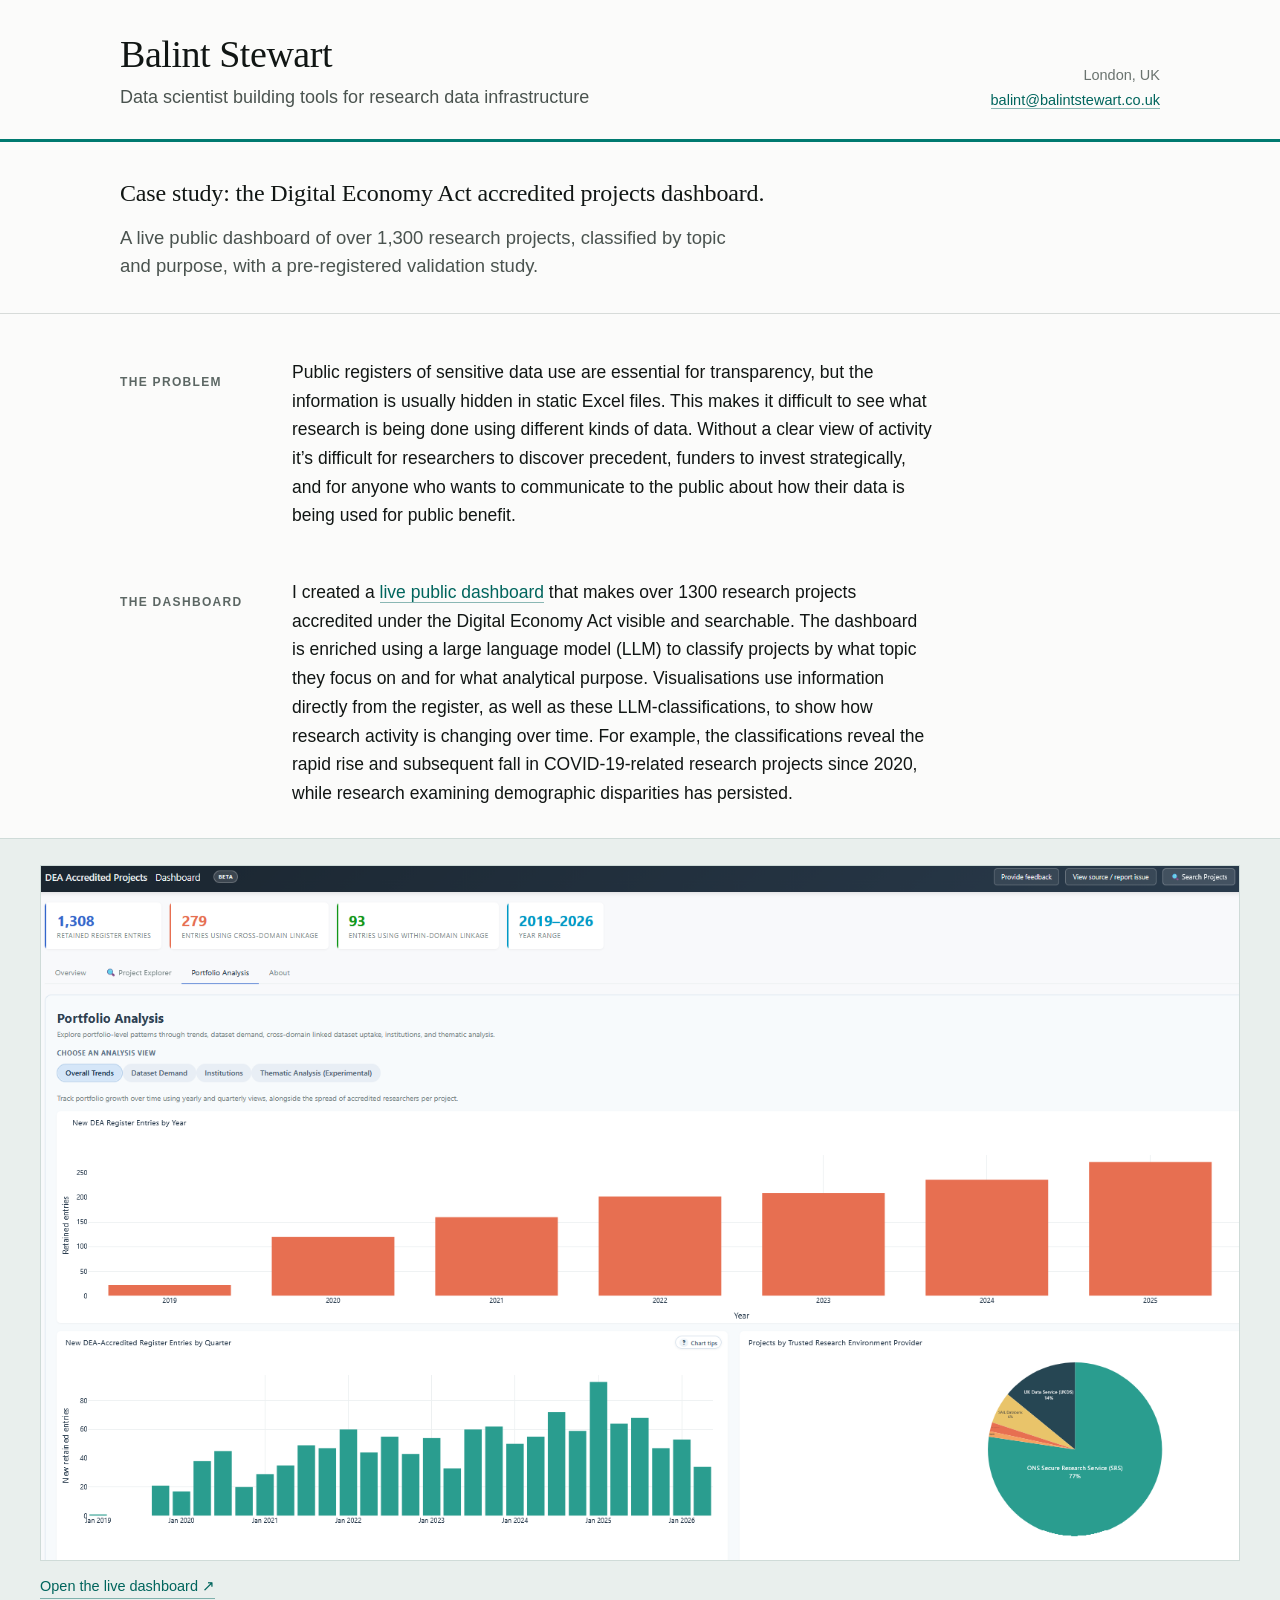
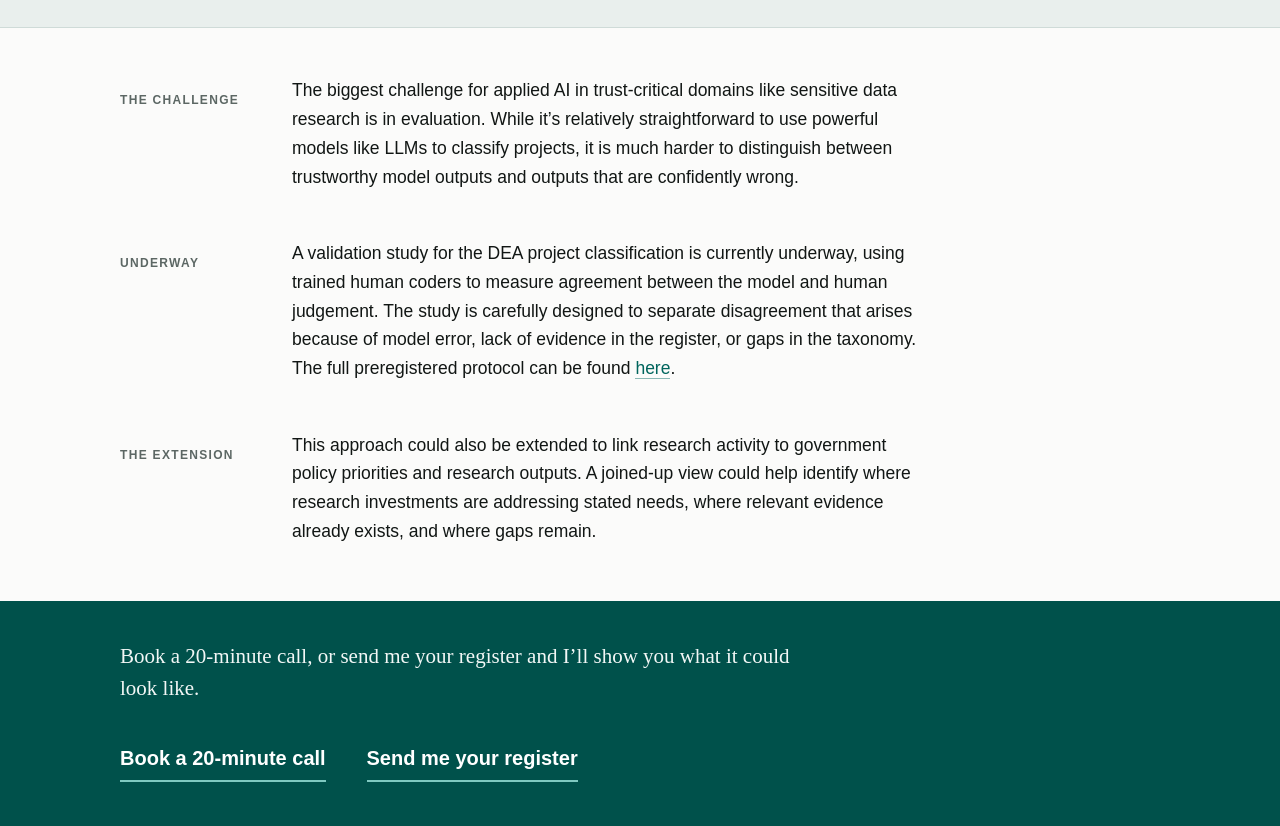
==== case-study.html @ 0b77f493 "Restructure homepage around services; move narrative to case study - Homepage: who it's for, service" ====
<!DOCTYPE html>
<html lang="en-GB">
<head>
<meta charset="utf-8" />
<meta name="viewport" content="width=device-width, initial-scale=1" />
<title>Case study: DEA accredited projects dashboard — Balint Stewart</title>
<meta name="description" content="A live public dashboard of over 1,300 research projects accredited under the Digital Economy Act, classified by topic and purpose, with a pre-registered validation study." />
<meta name="theme-color" content="#fbfbfa" />

<meta property="og:type" content="article" />
<meta property="og:title" content="Case study: DEA accredited projects dashboard" />
<meta property="og:description" content="A live public dashboard of over 1,300 research projects accredited under the Digital Economy Act, classified by topic and purpose, with a pre-registered validation study." />

<link rel="stylesheet" href="style.css" />
</head>

<body>
<main>

  <header class="masthead">
    <div class="wrap">
      <div class="identity">
        <h1><a href="./">Balint Stewart</a></h1>
        <p class="role">Data scientist building tools for research data infrastructure</p>
      </div>
      <div class="meta">
        <div>London, UK</div>
        <div><a href="mailto:balint@balintstewart.co.uk">balint@balintstewart.co.uk</a></div>
      </div>
    </div>
  </header>

  <div class="statement">
    <div class="wrap">
      <p>Case study: the Digital Economy Act accredited projects dashboard.</p>
      <p class="sub">A live public dashboard of over 1,300 research projects, classified by topic and purpose, with a pre-registered validation study.</p>
    </div>
  </div>

  <section class="row wrap">
    <h2 class="label">The problem</h2>
    <p class="prose">Public registers of sensitive data use are essential for transparency, but the information is usually hidden in static Excel files. This makes it difficult to see what research is being done using different kinds of data. Without a clear view of activity it&rsquo;s difficult for researchers to discover precedent, funders to invest strategically, and for anyone who wants to communicate to the public about how their data is being used for public benefit.</p>
  </section>

  <section class="row wrap">
    <h2 class="label">The dashboard</h2>
    <p class="prose">I created a <a href="https://adr-dea-project.onrender.com/">live public dashboard</a> that makes over 1300 research projects accredited under the Digital Economy Act visible and searchable. The dashboard is enriched using a large language model (LLM) to classify projects by what topic they focus on and for what analytical purpose. Visualisations use information directly from the register, as well as these LLM-classifications, to show how research activity is changing over time. For example, the classifications reveal the rapid rise and subsequent fall in COVID-19-related research projects since 2020, while research examining demographic disparities has persisted.</p>
  </section>

  <figure class="evidence">
    <div>
      <a class="shot" href="https://adr-dea-project.onrender.com/"><img src="dashboard.png" alt="The DEA Accredited Projects dashboard, Portfolio Analysis view: new register entries by year, new entries by quarter from 2019 to 2026, and a breakdown of projects by Trusted Research Environment provider." width="1612" height="934" /></a>
      <a class="open" href="https://adr-dea-project.onrender.com/">Open the live dashboard &#8599;</a>
    </div>
  </figure>

  <section class="row wrap">
    <h2 class="label">The challenge</h2>
    <p class="prose">The biggest challenge for applied AI in trust-critical domains like sensitive data research is in evaluation. While it&rsquo;s relatively straightforward to use powerful models like LLMs to classify projects, it is much harder to distinguish between trustworthy model outputs and outputs that are confidently wrong.</p>
  </section>

  <section class="row wrap">
    <h2 class="label">Underway</h2>
    <p class="prose">A validation study for the DEA project classification is currently underway, using trained human coders to measure agreement between the model and human judgement. The study is carefully designed to separate disagreement that arises because of model error, lack of evidence in the register, or gaps in the taxonomy. The full preregistered protocol can be found <a href="https://osf.io/3hsnj/overview">here</a>.</p>
  </section>

  <section class="row wrap">
    <h2 class="label">The extension</h2>
    <p class="prose">This approach could also be extended to link research activity to government policy priorities and research outputs. A joined-up view could help identify where research investments are addressing stated needs, where relevant evidence already exists, and where gaps remain.</p>
  </section>

  <section class="commission">
    <div class="wrap">
      <p>Book a 20-minute call, or send me your register and I&rsquo;ll show you what it could look like.</p>
      <a class="cta" href="mailto:balint@balintstewart.co.uk?subject=20-minute%20call">Book a 20-minute call</a>
      <a class="cta" href="mailto:balint@balintstewart.co.uk?subject=Our%20data%20use%20register">Send me your register</a>
    </div>
  </section>

</main>
</body>
</html>
---- style.css ----
:root {
  --ink:        #111614;
  --ink-soft:   #4a534f;
  --meta:       #6a736f;
  --label:      #5c6764;
  --rule:       #d7dbd9;
  --page:       #fbfbfa;
  --teal:       #007a70;
  --teal-link:  #00655d;
  --teal-dark:  #00514b;
  --teal-deep:  #003f39;
  --band:       #e9efed;
  --band-edge:  #cfdbd8;
  --on-teal:    #f2f7f6;
  --on-teal-2:  #cfe3e0;
  --on-teal-ul: #7fc9c1;

  --serif: 'Iowan Old Style', 'Palatino Linotype', Palatino, 'Book Antiqua', Georgia, serif;
  --sans:  -apple-system, BlinkMacSystemFont, 'Segoe UI', Helvetica, Arial, sans-serif;

  --measure: 1120px;  /* text column cap  */
  --gutter:  40px;    /* text side padding */
  --rail:    132px;   /* left label column */
}

*, *::before, *::after { box-sizing: border-box; }

html { -webkit-text-size-adjust: 100%; }

body {
  margin: 0;
  background: var(--page);
  color: var(--ink);
  font-family: var(--sans);
  font-size: 17.5px;
  line-height: 1.64;
  -webkit-font-smoothing: antialiased;
  -moz-osx-font-smoothing: grayscale;
}

/* Full-bleed bands are the page structure; .wrap holds the reading column.
   Nothing is capped except the text itself, so the window is always filled. */
.wrap {
  max-width: var(--measure);
  margin: 0 auto;
  padding-left: var(--gutter);
  padding-right: var(--gutter);
}

/* ── masthead ──────────────────────────────────────────────── */
.masthead { border-bottom: 3px solid var(--teal); }

.masthead .wrap {
  display: flex;
  flex-wrap: wrap;
  gap: 24px;
  align-items: flex-end;
  justify-content: space-between;
  padding-top: 34px;
  padding-bottom: 26px;
}

.identity { flex: 1 1 380px; }

h1 {
  margin: 0 0 8px;
  font-family: var(--serif);
  font-size: 38px;
  line-height: 1.08;
  font-weight: 400;
  letter-spacing: -0.012em;
}

h1 a { color: inherit; border: 0; }

.role { margin: 0; font-size: 18px; color: var(--ink-soft); }

.meta {
  flex: 0 0 auto;
  text-align: right;
  font-size: 14.5px;
  line-height: 1.7;
  color: var(--meta);
}

/* ── the argument ──────────────────────────────────────────── */
.statement { border-bottom: 1px solid var(--rule); }

.statement .wrap { padding-top: 34px; padding-bottom: 32px; }

.statement p {
  margin: 0;
  max-width: 62ch;
  font-family: var(--serif);
  font-size: 24px;
  line-height: 1.42;
  letter-spacing: -0.006em;
  text-wrap: pretty;
}

.statement p.sub {
  margin-top: 14px;
  font-family: var(--sans);
  font-size: 18.5px;
  line-height: 1.55;
  letter-spacing: 0;
  color: var(--ink-soft);
}

.row {
  display: grid;
  grid-template-columns: var(--rail) minmax(0, 1fr);
  gap: 0 40px;
  padding-top: 48px;
}

.row:first-of-type { padding-top: 44px; }

.label {
  grid-column: 1;
  padding-top: 5px;
  font-size: 12px;
  letter-spacing: 0.11em;
  text-transform: uppercase;
  color: var(--label);
}

.row > .prose,
.row > .body { grid-column: 2; }

.prose {
  margin: 0;
  max-width: 66ch;   /* ~66 characters — inside the 65–75 target */
  text-wrap: pretty;
}

.audience { padding: 0; list-style: none; }
.audience li { padding-left: 18px; border-left: 2px solid var(--band-edge); }
.audience li + li { margin-top: 14px; }
.audience strong { font-weight: 600; }

.steps { padding: 0; list-style: none; counter-reset: step; }
.steps li { position: relative; padding-left: 34px; counter-increment: step; }
.steps li + li { margin-top: 14px; }
.steps li::before {
  content: counter(step);
  position: absolute;
  left: 0;
  top: -1px;
  font-family: var(--serif);
  font-size: 20px;
  color: var(--teal);
}
.steps strong { font-weight: 600; }
.body > .prose + .prose { margin-top: 14px; }

/* ── evidence ──────────────────────────────────────────────── */
/* Full-bleed band. The image runs far wider than the prose, so chart
   labels stay legible on a large monitor. */
.evidence {
  margin: 30px 0 0;
  padding: 26px var(--gutter) 28px;
  background: var(--band);
  border-top: 1px solid var(--band-edge);
  border-bottom: 1px solid var(--band-edge);
}

.evidence > div { max-width: 1500px; margin: 0 auto; }

.evidence a.shot { display: block; border: 0; }

.evidence img {
  display: block;
  width: 100%;
  height: auto;
  border: 1px solid var(--band-edge);
  background: #fff;
}

.evidence .open + .open { margin-left: 28px; }

.evidence .open {
  display: inline-block;
  margin-top: 14px;
  font-size: 14.5px;
}

/* ── the offer ─────────────────────────────────────────────── */
.commission {
  margin-top: 56px;
  background: var(--teal-dark);
  color: var(--on-teal);
}

.commission .wrap { padding-top: 40px; padding-bottom: 44px; }

.commission p {
  margin: 0 0 16px;
  max-width: 66ch;
  font-family: var(--serif);
  font-size: 21px;
  line-height: 1.48;
  text-wrap: pretty;
}

.commission p { margin-bottom: 26px; }

.cta {
  display: inline-block;
  padding: 12px 0 6px;
  font-family: var(--sans);
  font-size: 20px;
  font-weight: 600;
  color: #fff;
  border-bottom: 2px solid var(--on-teal-ul);
}

.cta:hover, .cta:focus-visible { color: #fff; border-bottom-color: #fff; }
.cta + .cta { margin-left: 36px; }

/* ── links ─────────────────────────────────────────────────── */
a { color: var(--teal-link); text-decoration: none; border-bottom: 1px solid rgba(0, 101, 93, 0.45); }
a:hover { color: var(--teal-deep); border-bottom-color: var(--teal-deep); }
a:focus-visible { outline: 2px solid var(--teal); outline-offset: 3px; border-radius: 1px; }
.commission a { color: #fff; border-bottom-color: var(--on-teal-ul); }
.commission a:focus-visible { outline-color: #fff; }

::selection { background: rgba(0, 122, 112, 0.18); }

/* ── narrow ────────────────────────────────────────────────── */
@media (max-width: 760px) {
  :root { --gutter: 20px; }

  body { font-size: 16.5px; line-height: 1.66; }

  .masthead .wrap { padding-top: 24px; padding-bottom: 20px; gap: 16px; }
  h1 { font-size: 34px; line-height: 1.06; }
  .role { font-size: 16px; }
  .meta { flex: 1 1 100%; text-align: left; }

  .statement .wrap { padding-top: 24px; padding-bottom: 24px; }
  .statement p { font-size: 25px; line-height: 1.28; }
  .statement p.sub { font-size: 16.5px; line-height: 1.55; }

  /* the rail cannot survive here: labels sit above their prose */
  .row { grid-template-columns: minmax(0, 1fr); padding-top: 26px; }
  .row:first-of-type { padding-top: 26px; }
  .label { grid-column: 1; padding-top: 0; padding-bottom: 8px; font-size: 11.5px; }
  .row > .prose, .row > .body { grid-column: 1; }

  .evidence { padding: 14px var(--gutter) 16px; }
  .evidence .open + .open { margin-left: 22px; }

  .commission { margin-top: 36px; }
  .commission .wrap { padding-top: 24px; padding-bottom: 26px; }
  .commission p { font-size: 20px; line-height: 1.42; }
  .commission p { margin-bottom: 20px; }

  /* full-width tap target, comfortably over 44px */
  .commission .cta {
    display: block;
    padding: 15px 12px;
    text-align: center;
    font-size: 15.5px;
    background: var(--page);
    color: var(--teal-dark);
    border-bottom: 3px solid var(--on-teal-ul);
  }
  .cta + .cta { margin: 12px 0 0; }
  .commission .cta:hover, .commission .cta:focus-visible { color: var(--teal-dark); background: #fff; border-bottom-color: var(--on-teal-ul); }

}

@media (prefers-reduced-motion: reduce) {
  * { transition: none !important; animation: none !important; }
}
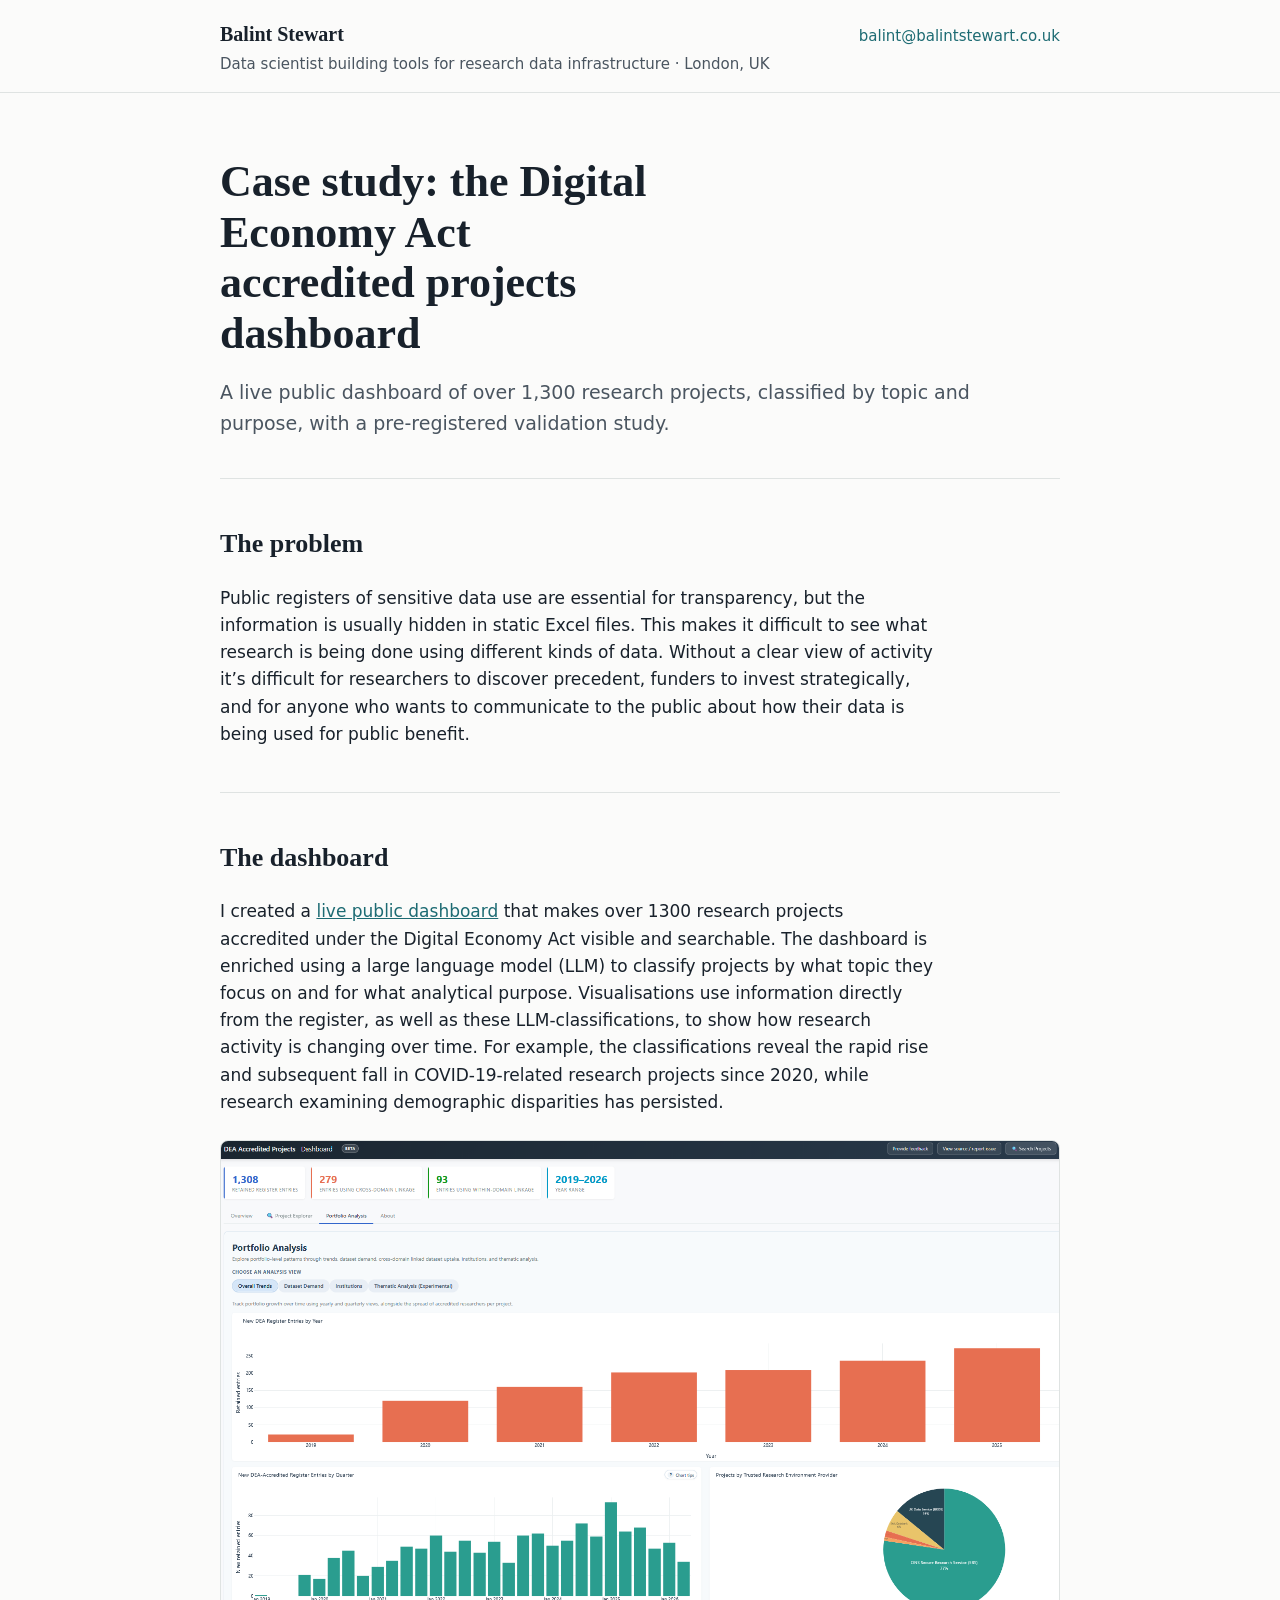
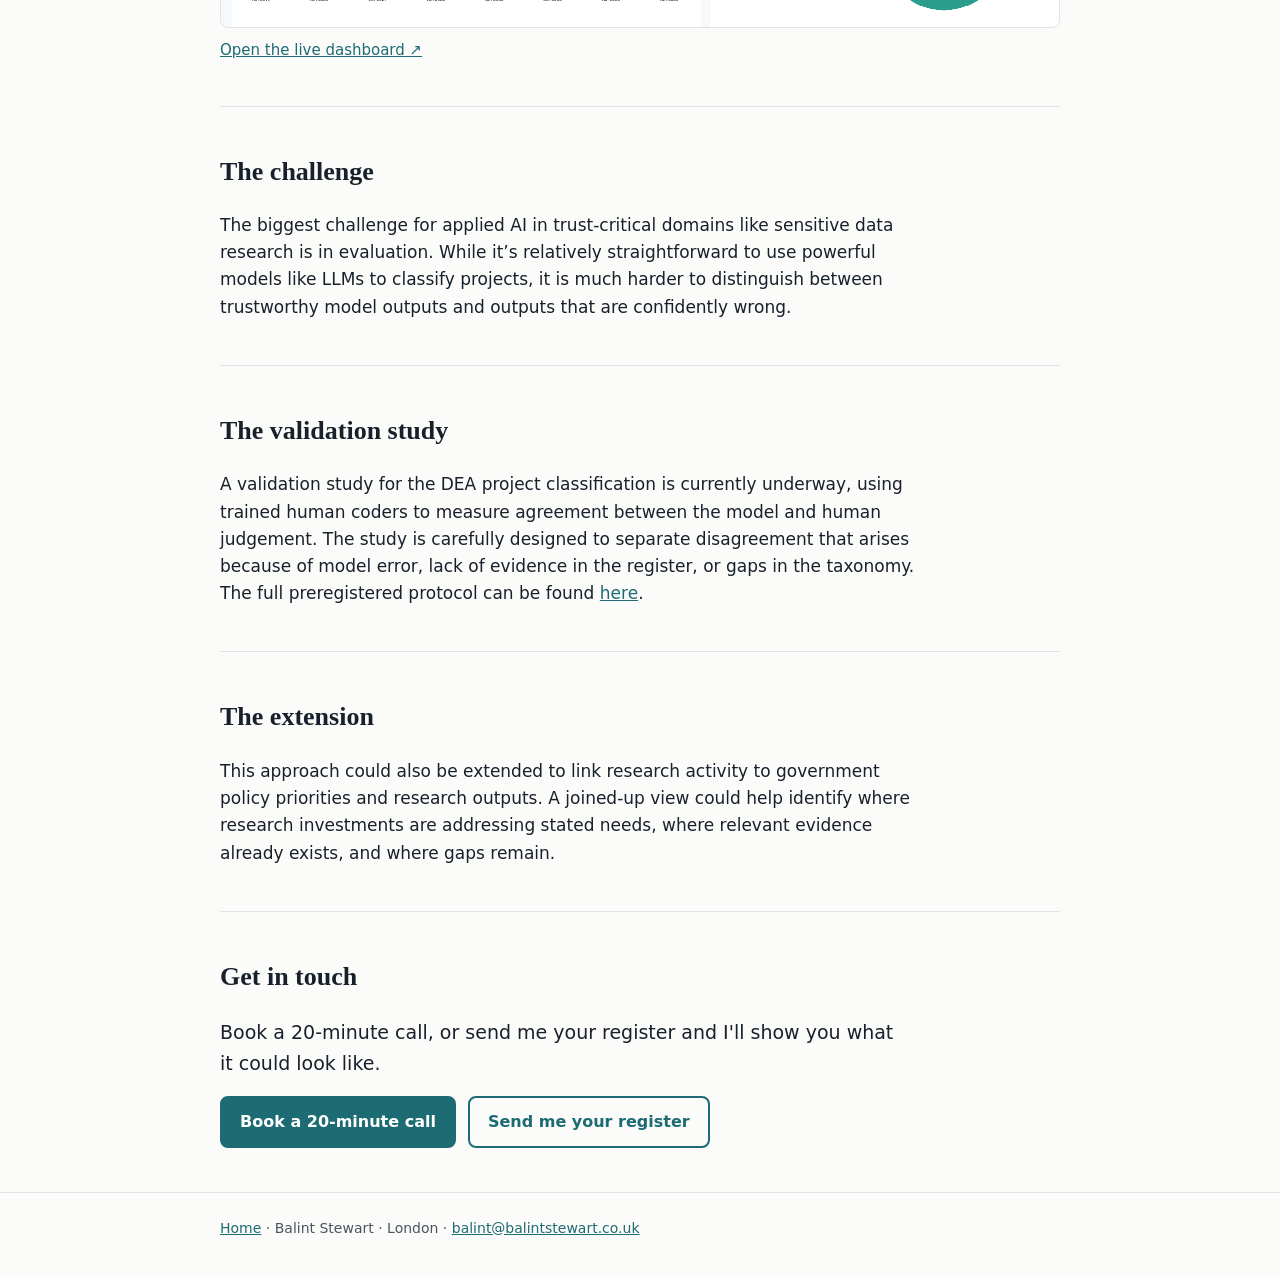
==== commit c19dfa69: "Adopt card layout for homepage and case study - Hero with CTAs above the fold; cards for audience, s" ====
--- a/case-study.html
+++ b/case-study.html
@@ -1,82 +1,78 @@
-<!DOCTYPE html>
+<!doctype html>
 <html lang="en-GB">
 <head>
-<meta charset="utf-8" />
-<meta name="viewport" content="width=device-width, initial-scale=1" />
-<title>Case study: DEA accredited projects dashboard — Balint Stewart</title>
-<meta name="description" content="A live public dashboard of over 1,300 research projects accredited under the Digital Economy Act, classified by topic and purpose, with a pre-registered validation study." />
-<meta name="theme-color" content="#fbfbfa" />
+<meta charset="utf-8">
+<meta name="viewport" content="width=device-width, initial-scale=1">
+<title>Case study: DEA accredited projects dashboard | Balint Stewart</title>
+<meta name="description" content="A live public dashboard of over 1,300 research projects accredited under the Digital Economy Act, classified by topic and purpose, with a pre-registered validation study.">
+<meta property="og:title" content="Case study: DEA accredited projects dashboard">
+<meta property="og:description" content="A live public dashboard of over 1,300 research projects accredited under the Digital Economy Act, classified by topic and purpose, with a pre-registered validation study.">
+<meta property="og:type" content="article">
+<meta name="theme-color" content="#fbfbfa">
+<link rel="stylesheet" href="style.css?v=2">
+</head>
+<body>
 
-<meta property="og:type" content="article" />
-<meta property="og:title" content="Case study: DEA accredited projects dashboard" />
-<meta property="og:description" content="A live public dashboard of over 1,300 research projects accredited under the Digital Economy Act, classified by topic and purpose, with a pre-registered validation study." />
+<header class="top">
+  <div class="wrap">
+    <div>
+      <p class="name"><a href="./">Balint Stewart</a></p>
+      <p class="role">Data scientist building tools for research data infrastructure · London, UK</p>
+    </div>
+    <div class="contact"><a href="mailto:balint@balintstewart.co.uk">balint@balintstewart.co.uk</a></div>
+  </div>
+</header>
 
-<link rel="stylesheet" href="style.css" />
-</head>
+<main class="wrap">
 
-<body>
-<main>
-
-  <header class="masthead">
-    <div class="wrap">
-      <div class="identity">
-        <h1><a href="./">Balint Stewart</a></h1>
-        <p class="role">Data scientist building tools for research data infrastructure</p>
-      </div>
-      <div class="meta">
-        <div>London, UK</div>
-        <div><a href="mailto:balint@balintstewart.co.uk">balint@balintstewart.co.uk</a></div>
-      </div>
-    </div>
-  </header>
-
-  <div class="statement">
-    <div class="wrap">
-      <p>Case study: the Digital Economy Act accredited projects dashboard.</p>
-      <p class="sub">A live public dashboard of over 1,300 research projects, classified by topic and purpose, with a pre-registered validation study.</p>
-    </div>
+  <div class="hero">
+    <h1>Case study: the Digital Economy Act accredited projects dashboard</h1>
+    <p>A live public dashboard of over 1,300 research projects, classified by topic and purpose, with a pre-registered validation study.</p>
   </div>
 
-  <section class="row wrap">
-    <h2 class="label">The problem</h2>
-    <p class="prose">Public registers of sensitive data use are essential for transparency, but the information is usually hidden in static Excel files. This makes it difficult to see what research is being done using different kinds of data. Without a clear view of activity it&rsquo;s difficult for researchers to discover precedent, funders to invest strategically, and for anyone who wants to communicate to the public about how their data is being used for public benefit.</p>
+  <section class="text">
+    <h2>The problem</h2>
+    <p>Public registers of sensitive data use are essential for transparency, but the information is usually hidden in static Excel files. This makes it difficult to see what research is being done using different kinds of data. Without a clear view of activity it&rsquo;s difficult for researchers to discover precedent, funders to invest strategically, and for anyone who wants to communicate to the public about how their data is being used for public benefit.</p>
   </section>
 
-  <section class="row wrap">
-    <h2 class="label">The dashboard</h2>
-    <p class="prose">I created a <a href="https://adr-dea-project.onrender.com/">live public dashboard</a> that makes over 1300 research projects accredited under the Digital Economy Act visible and searchable. The dashboard is enriched using a large language model (LLM) to classify projects by what topic they focus on and for what analytical purpose. Visualisations use information directly from the register, as well as these LLM-classifications, to show how research activity is changing over time. For example, the classifications reveal the rapid rise and subsequent fall in COVID-19-related research projects since 2020, while research examining demographic disparities has persisted.</p>
+  <section class="text">
+    <h2>The dashboard</h2>
+    <p>I created a <a href="https://adr-dea-project.onrender.com/">live public dashboard</a> that makes over 1300 research projects accredited under the Digital Economy Act visible and searchable. The dashboard is enriched using a large language model (LLM) to classify projects by what topic they focus on and for what analytical purpose. Visualisations use information directly from the register, as well as these LLM-classifications, to show how research activity is changing over time. For example, the classifications reveal the rapid rise and subsequent fall in COVID-19-related research projects since 2020, while research examining demographic disparities has persisted.</p>
+    <figure class="shot">
+      <a class="shot" href="https://adr-dea-project.onrender.com/"><img src="dashboard.png" alt="The DEA Accredited Projects dashboard, Portfolio Analysis view: new register entries by year, new entries by quarter from 2019 to 2026, and a breakdown of projects by Trusted Research Environment provider." width="1612" height="934"></a>
+      <figcaption><a href="https://adr-dea-project.onrender.com/">Open the live dashboard ↗</a></figcaption>
+    </figure>
   </section>
 
-  <figure class="evidence">
-    <div>
-      <a class="shot" href="https://adr-dea-project.onrender.com/"><img src="dashboard.png" alt="The DEA Accredited Projects dashboard, Portfolio Analysis view: new register entries by year, new entries by quarter from 2019 to 2026, and a breakdown of projects by Trusted Research Environment provider." width="1612" height="934" /></a>
-      <a class="open" href="https://adr-dea-project.onrender.com/">Open the live dashboard &#8599;</a>
-    </div>
-  </figure>
-
-  <section class="row wrap">
-    <h2 class="label">The challenge</h2>
-    <p class="prose">The biggest challenge for applied AI in trust-critical domains like sensitive data research is in evaluation. While it&rsquo;s relatively straightforward to use powerful models like LLMs to classify projects, it is much harder to distinguish between trustworthy model outputs and outputs that are confidently wrong.</p>
+  <section class="text">
+    <h2>The challenge</h2>
+    <p>The biggest challenge for applied AI in trust-critical domains like sensitive data research is in evaluation. While it&rsquo;s relatively straightforward to use powerful models like LLMs to classify projects, it is much harder to distinguish between trustworthy model outputs and outputs that are confidently wrong.</p>
   </section>
 
-  <section class="row wrap">
-    <h2 class="label">Underway</h2>
-    <p class="prose">A validation study for the DEA project classification is currently underway, using trained human coders to measure agreement between the model and human judgement. The study is carefully designed to separate disagreement that arises because of model error, lack of evidence in the register, or gaps in the taxonomy. The full preregistered protocol can be found <a href="https://osf.io/3hsnj/overview">here</a>.</p>
+  <section class="text">
+    <h2>The validation study</h2>
+    <p>A validation study for the DEA project classification is currently underway, using trained human coders to measure agreement between the model and human judgement. The study is carefully designed to separate disagreement that arises because of model error, lack of evidence in the register, or gaps in the taxonomy. The full preregistered protocol can be found <a href="https://osf.io/3hsnj/overview">here</a>.</p>
   </section>
 
-  <section class="row wrap">
-    <h2 class="label">The extension</h2>
-    <p class="prose">This approach could also be extended to link research activity to government policy priorities and research outputs. A joined-up view could help identify where research investments are addressing stated needs, where relevant evidence already exists, and where gaps remain.</p>
+  <section class="text">
+    <h2>The extension</h2>
+    <p>This approach could also be extended to link research activity to government policy priorities and research outputs. A joined-up view could help identify where research investments are addressing stated needs, where relevant evidence already exists, and where gaps remain.</p>
   </section>
 
-  <section class="commission">
-    <div class="wrap">
-      <p>Book a 20-minute call, or send me your register and I&rsquo;ll show you what it could look like.</p>
-      <a class="cta" href="mailto:balint@balintstewart.co.uk?subject=20-minute%20call">Book a 20-minute call</a>
-      <a class="cta" href="mailto:balint@balintstewart.co.uk?subject=Our%20data%20use%20register">Send me your register</a>
+  <section class="cta">
+    <h2>Get in touch</h2>
+    <p>Book a 20-minute call, or send me your register and I'll show you what it could look like.</p>
+    <div class="btns">
+      <a class="btn primary" href="mailto:balint@balintstewart.co.uk?subject=20-minute%20call">Book a 20-minute call</a>
+      <a class="btn ghost" href="mailto:balint@balintstewart.co.uk?subject=Our%20data%20use%20register">Send me your register</a>
     </div>
   </section>
 
 </main>
+
+<footer>
+  <div class="wrap"><a href="./">Home</a> · Balint Stewart · London · <a href="mailto:balint@balintstewart.co.uk">balint@balintstewart.co.uk</a></div>
+</footer>
+
 </body>
 </html>
--- a/style.css
+++ b/style.css
@@ -1,276 +1,77 @@
-:root {
-  --ink:        #111614;
-  --ink-soft:   #4a534f;
-  --meta:       #6a736f;
-  --label:      #5c6764;
-  --rule:       #d7dbd9;
-  --page:       #fbfbfa;
-  --teal:       #007a70;
-  --teal-link:  #00655d;
-  --teal-dark:  #00514b;
-  --teal-deep:  #003f39;
-  --band:       #e9efed;
-  --band-edge:  #cfdbd8;
-  --on-teal:    #f2f7f6;
-  --on-teal-2:  #cfe3e0;
-  --on-teal-ul: #7fc9c1;
+:root{
+  --bg:#fbfbfa; --ink:#18212B; --muted:#4a5560; --teal:#1D6B73; --teal-dark:#14525a;
+  --tint:#E3EEEE; --line:#dfe3e2; --card:#ffffff;
+}
+*{box-sizing:border-box}
+html{-webkit-text-size-adjust:100%}
+body{margin:0;background:var(--bg);color:var(--ink);font:17px/1.6 system-ui,-apple-system,"Segoe UI",Roboto,Helvetica,Arial,sans-serif}
+a{color:var(--teal)}
+a:hover{color:var(--teal-dark)}
+.wrap{max-width:880px;margin:0 auto;padding:0 20px}
 
-  --serif: 'Iowan Old Style', 'Palatino Linotype', Palatino, 'Book Antiqua', Georgia, serif;
-  --sans:  -apple-system, BlinkMacSystemFont, 'Segoe UI', Helvetica, Arial, sans-serif;
+/* header */
+header.top{border-bottom:1px solid var(--line);background:var(--bg)}
+header.top .wrap{display:flex;flex-wrap:wrap;justify-content:space-between;align-items:baseline;gap:6px 24px;padding-top:18px;padding-bottom:16px}
+.name{font-family:Georgia,"Times New Roman",serif;font-weight:700;font-size:20px;margin:0}
+.name a{color:inherit;text-decoration:none}
+.role{color:var(--muted);font-size:15px;margin:2px 0 0}
+.contact{font-size:15px;color:var(--muted)}
+.contact a{text-decoration:none}
 
-  --measure: 1120px;  /* text column cap  */
-  --gutter:  40px;    /* text side padding */
-  --rail:    132px;   /* left label column */
+/* hero */
+.hero{padding:64px 0 40px}
+.hero h1{font-family:Georgia,"Times New Roman",serif;font-size:clamp(30px,5vw,44px);line-height:1.15;margin:0 0 18px;max-width:20ch}
+.hero p{font-size:19px;color:var(--muted);max-width:42em;margin:0 0 28px}
+.hero p:last-child{margin-bottom:0}
+
+/* buttons */
+.btns{display:flex;flex-wrap:wrap;gap:12px}
+.btn{display:inline-block;padding:11px 18px;border-radius:8px;font-weight:600;font-size:16px;text-decoration:none;border:2px solid var(--teal)}
+.btn.primary{background:var(--teal);color:#fff}
+.btn.primary:hover{background:var(--teal-dark);border-color:var(--teal-dark);color:#fff}
+.btn.ghost{background:transparent;color:var(--teal)}
+.btn.ghost:hover{background:var(--tint)}
+
+/* sections */
+section{padding:44px 0;border-top:1px solid var(--line)}
+h2{font-family:Georgia,"Times New Roman",serif;font-size:26px;margin:0 0 20px}
+.text p{max-width:42em;margin:0}
+.text p + p{margin-top:14px}
+
+/* cards */
+.grid{display:grid;gap:16px;grid-template-columns:repeat(3,1fr)}
+.card{background:var(--card);border:1px solid var(--line);border-radius:12px;padding:20px}
+.card h3{font-size:17px;margin:0 0 8px;line-height:1.3}
+.card p{margin:0;color:var(--muted);font-size:16px}
+.num{display:inline-flex;align-items:center;justify-content:center;width:28px;height:28px;border-radius:50%;background:var(--tint);color:var(--teal);font-weight:700;font-size:14px;margin-bottom:10px}
+
+/* proof */
+.proof{background:var(--tint);border-radius:12px;padding:24px}
+.proof-head{display:flex;flex-wrap:wrap;gap:16px 28px;align-items:center;justify-content:space-between}
+.proof .stat{font-family:Georgia,"Times New Roman",serif;font-size:40px;font-weight:700;color:var(--teal);line-height:1}
+.proof p{margin:6px 0 0;max-width:36em}
+.proof .shot{margin-top:22px}
+
+/* dashboard screenshot */
+.shot{display:block;margin:0}
+.shot img{display:block;width:100%;height:auto;border:1px solid var(--line);border-radius:8px;background:#fff}
+figure.shot{margin-top:24px}
+figcaption{margin-top:10px;font-size:15px;color:var(--muted)}
+
+/* engagement steps */
+.steps{list-style:none;margin:0;padding:0;display:grid;grid-template-columns:repeat(4,1fr);gap:12px;counter-reset:s}
+.steps li{counter-increment:s;background:var(--card);border:1px solid var(--line);border-radius:12px;padding:16px;font-size:16px}
+.steps li::before{content:counter(s);display:flex;align-items:center;justify-content:center;width:28px;height:28px;border-radius:50%;background:var(--teal);color:#fff;font-weight:700;font-size:14px;margin-bottom:10px}
+.lead{color:var(--muted);margin:-8px 0 18px}
+
+.cta p{font-size:19px;margin:0 0 18px;max-width:36em}
+
+footer{border-top:1px solid var(--line);padding:24px 0 40px;color:var(--muted);font-size:14px}
+
+@media (max-width:760px){
+  .grid{grid-template-columns:1fr}
+  .steps{grid-template-columns:1fr 1fr}
+  .hero{padding:44px 0 28px}
+  .proof{padding:18px}
 }
-
-*, *::before, *::after { box-sizing: border-box; }
-
-html { -webkit-text-size-adjust: 100%; }
-
-body {
-  margin: 0;
-  background: var(--page);
-  color: var(--ink);
-  font-family: var(--sans);
-  font-size: 17.5px;
-  line-height: 1.64;
-  -webkit-font-smoothing: antialiased;
-  -moz-osx-font-smoothing: grayscale;
-}
-
-/* Full-bleed bands are the page structure; .wrap holds the reading column.
-   Nothing is capped except the text itself, so the window is always filled. */
-.wrap {
-  max-width: var(--measure);
-  margin: 0 auto;
-  padding-left: var(--gutter);
-  padding-right: var(--gutter);
-}
-
-/* ── masthead ──────────────────────────────────────────────── */
-.masthead { border-bottom: 3px solid var(--teal); }
-
-.masthead .wrap {
-  display: flex;
-  flex-wrap: wrap;
-  gap: 24px;
-  align-items: flex-end;
-  justify-content: space-between;
-  padding-top: 34px;
-  padding-bottom: 26px;
-}
-
-.identity { flex: 1 1 380px; }
-
-h1 {
-  margin: 0 0 8px;
-  font-family: var(--serif);
-  font-size: 38px;
-  line-height: 1.08;
-  font-weight: 400;
-  letter-spacing: -0.012em;
-}
-
-h1 a { color: inherit; border: 0; }
-
-.role { margin: 0; font-size: 18px; color: var(--ink-soft); }
-
-.meta {
-  flex: 0 0 auto;
-  text-align: right;
-  font-size: 14.5px;
-  line-height: 1.7;
-  color: var(--meta);
-}
-
-/* ── the argument ──────────────────────────────────────────── */
-.statement { border-bottom: 1px solid var(--rule); }
-
-.statement .wrap { padding-top: 34px; padding-bottom: 32px; }
-
-.statement p {
-  margin: 0;
-  max-width: 62ch;
-  font-family: var(--serif);
-  font-size: 24px;
-  line-height: 1.42;
-  letter-spacing: -0.006em;
-  text-wrap: pretty;
-}
-
-.statement p.sub {
-  margin-top: 14px;
-  font-family: var(--sans);
-  font-size: 18.5px;
-  line-height: 1.55;
-  letter-spacing: 0;
-  color: var(--ink-soft);
-}
-
-.row {
-  display: grid;
-  grid-template-columns: var(--rail) minmax(0, 1fr);
-  gap: 0 40px;
-  padding-top: 48px;
-}
-
-.row:first-of-type { padding-top: 44px; }
-
-.label {
-  grid-column: 1;
-  padding-top: 5px;
-  font-size: 12px;
-  letter-spacing: 0.11em;
-  text-transform: uppercase;
-  color: var(--label);
-}
-
-.row > .prose,
-.row > .body { grid-column: 2; }
-
-.prose {
-  margin: 0;
-  max-width: 66ch;   /* ~66 characters — inside the 65–75 target */
-  text-wrap: pretty;
-}
-
-.audience { padding: 0; list-style: none; }
-.audience li { padding-left: 18px; border-left: 2px solid var(--band-edge); }
-.audience li + li { margin-top: 14px; }
-.audience strong { font-weight: 600; }
-
-.steps { padding: 0; list-style: none; counter-reset: step; }
-.steps li { position: relative; padding-left: 34px; counter-increment: step; }
-.steps li + li { margin-top: 14px; }
-.steps li::before {
-  content: counter(step);
-  position: absolute;
-  left: 0;
-  top: -1px;
-  font-family: var(--serif);
-  font-size: 20px;
-  color: var(--teal);
-}
-.steps strong { font-weight: 600; }
-.body > .prose + .prose { margin-top: 14px; }
-
-/* ── evidence ──────────────────────────────────────────────── */
-/* Full-bleed band. The image runs far wider than the prose, so chart
-   labels stay legible on a large monitor. */
-.evidence {
-  margin: 30px 0 0;
-  padding: 26px var(--gutter) 28px;
-  background: var(--band);
-  border-top: 1px solid var(--band-edge);
-  border-bottom: 1px solid var(--band-edge);
-}
-
-.evidence > div { max-width: 1500px; margin: 0 auto; }
-
-.evidence a.shot { display: block; border: 0; }
-
-.evidence img {
-  display: block;
-  width: 100%;
-  height: auto;
-  border: 1px solid var(--band-edge);
-  background: #fff;
-}
-
-.evidence .open + .open { margin-left: 28px; }
-
-.evidence .open {
-  display: inline-block;
-  margin-top: 14px;
-  font-size: 14.5px;
-}
-
-/* ── the offer ─────────────────────────────────────────────── */
-.commission {
-  margin-top: 56px;
-  background: var(--teal-dark);
-  color: var(--on-teal);
-}
-
-.commission .wrap { padding-top: 40px; padding-bottom: 44px; }
-
-.commission p {
-  margin: 0 0 16px;
-  max-width: 66ch;
-  font-family: var(--serif);
-  font-size: 21px;
-  line-height: 1.48;
-  text-wrap: pretty;
-}
-
-.commission p { margin-bottom: 26px; }
-
-.cta {
-  display: inline-block;
-  padding: 12px 0 6px;
-  font-family: var(--sans);
-  font-size: 20px;
-  font-weight: 600;
-  color: #fff;
-  border-bottom: 2px solid var(--on-teal-ul);
-}
-
-.cta:hover, .cta:focus-visible { color: #fff; border-bottom-color: #fff; }
-.cta + .cta { margin-left: 36px; }
-
-/* ── links ─────────────────────────────────────────────────── */
-a { color: var(--teal-link); text-decoration: none; border-bottom: 1px solid rgba(0, 101, 93, 0.45); }
-a:hover { color: var(--teal-deep); border-bottom-color: var(--teal-deep); }
-a:focus-visible { outline: 2px solid var(--teal); outline-offset: 3px; border-radius: 1px; }
-.commission a { color: #fff; border-bottom-color: var(--on-teal-ul); }
-.commission a:focus-visible { outline-color: #fff; }
-
-::selection { background: rgba(0, 122, 112, 0.18); }
-
-/* ── narrow ────────────────────────────────────────────────── */
-@media (max-width: 760px) {
-  :root { --gutter: 20px; }
-
-  body { font-size: 16.5px; line-height: 1.66; }
-
-  .masthead .wrap { padding-top: 24px; padding-bottom: 20px; gap: 16px; }
-  h1 { font-size: 34px; line-height: 1.06; }
-  .role { font-size: 16px; }
-  .meta { flex: 1 1 100%; text-align: left; }
-
-  .statement .wrap { padding-top: 24px; padding-bottom: 24px; }
-  .statement p { font-size: 25px; line-height: 1.28; }
-  .statement p.sub { font-size: 16.5px; line-height: 1.55; }
-
-  /* the rail cannot survive here: labels sit above their prose */
-  .row { grid-template-columns: minmax(0, 1fr); padding-top: 26px; }
-  .row:first-of-type { padding-top: 26px; }
-  .label { grid-column: 1; padding-top: 0; padding-bottom: 8px; font-size: 11.5px; }
-  .row > .prose, .row > .body { grid-column: 1; }
-
-  .evidence { padding: 14px var(--gutter) 16px; }
-  .evidence .open + .open { margin-left: 22px; }
-
-  .commission { margin-top: 36px; }
-  .commission .wrap { padding-top: 24px; padding-bottom: 26px; }
-  .commission p { font-size: 20px; line-height: 1.42; }
-  .commission p { margin-bottom: 20px; }
-
-  /* full-width tap target, comfortably over 44px */
-  .commission .cta {
-    display: block;
-    padding: 15px 12px;
-    text-align: center;
-    font-size: 15.5px;
-    background: var(--page);
-    color: var(--teal-dark);
-    border-bottom: 3px solid var(--on-teal-ul);
-  }
-  .cta + .cta { margin: 12px 0 0; }
-  .commission .cta:hover, .commission .cta:focus-visible { color: var(--teal-dark); background: #fff; border-bottom-color: var(--on-teal-ul); }
-
-}
-
-@media (prefers-reduced-motion: reduce) {
-  * { transition: none !important; animation: none !important; }
-}
+@media (max-width:420px){ .steps{grid-template-columns:1fr} }
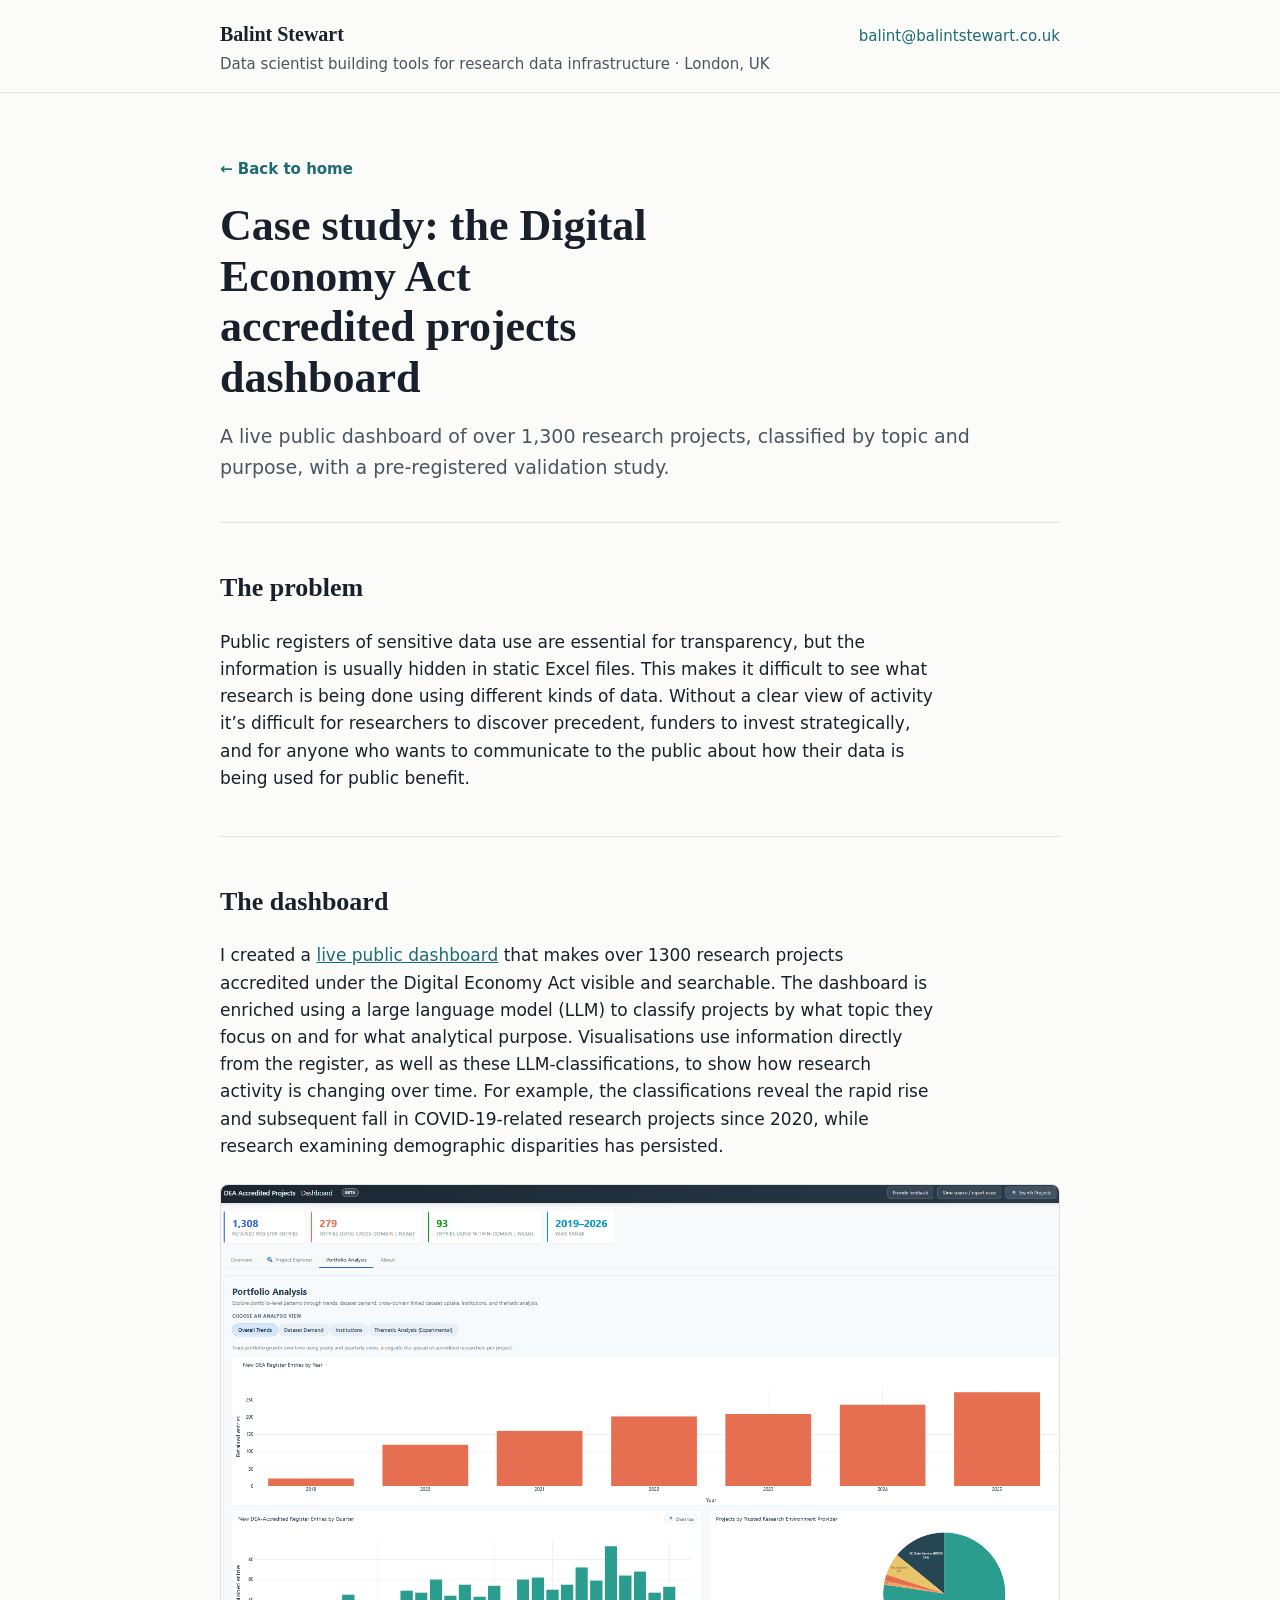
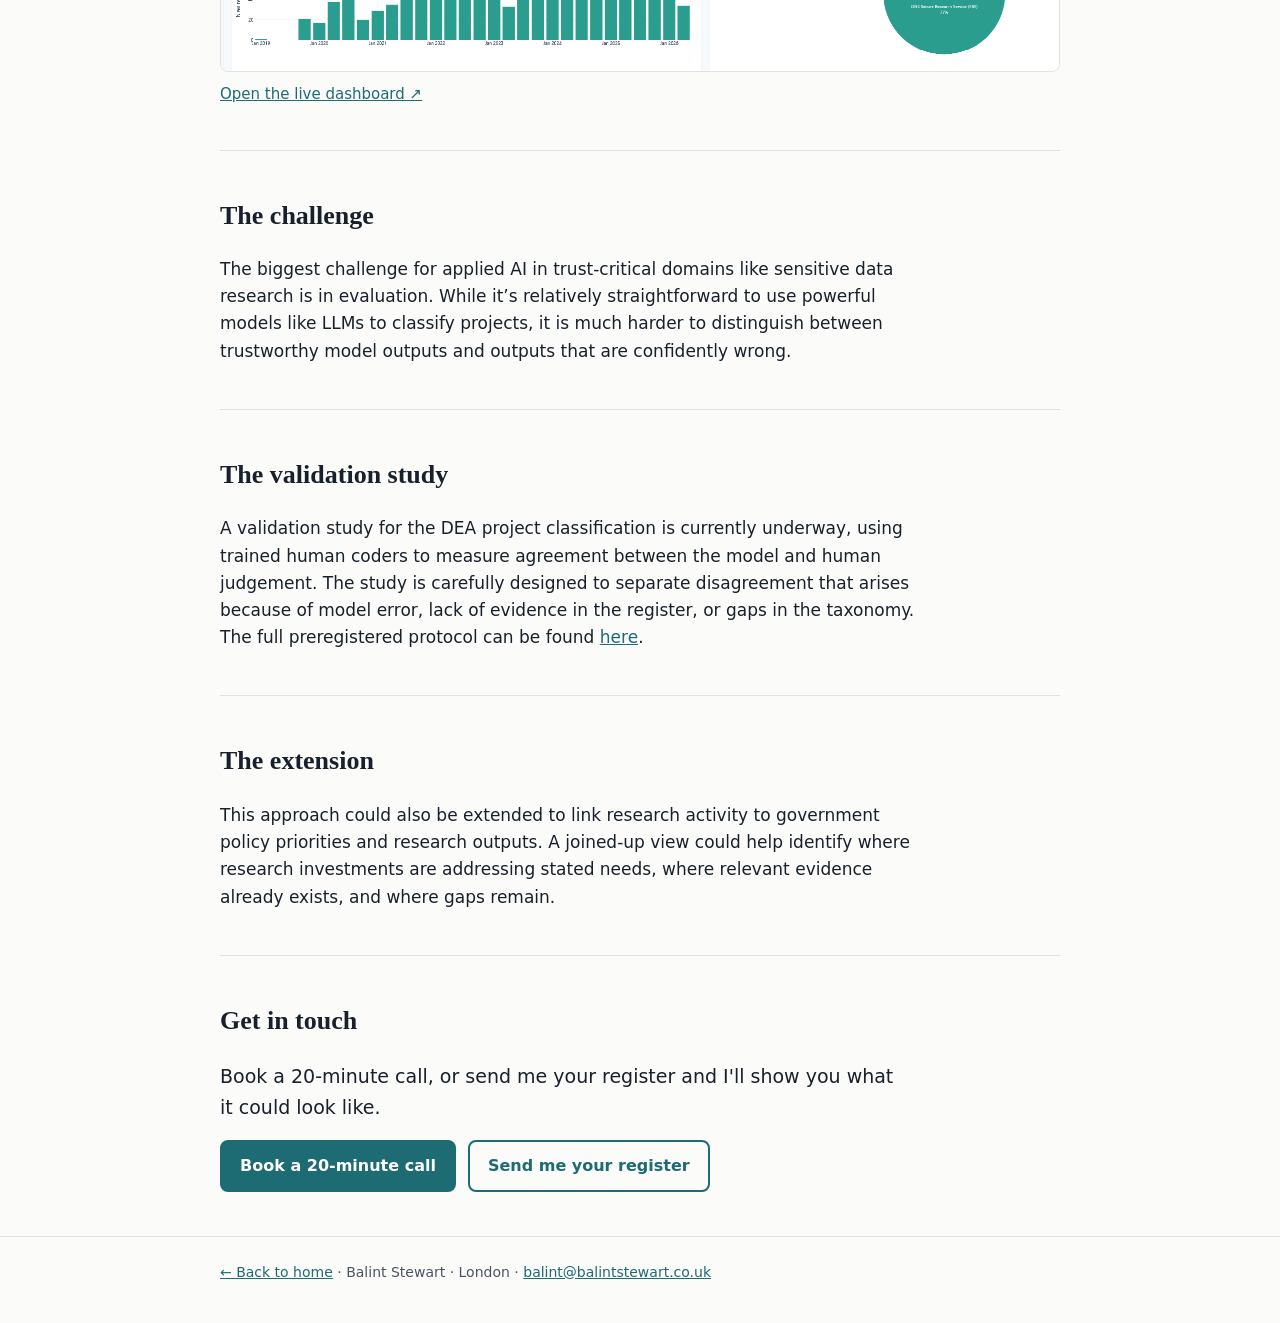
==== commit d767e988: "Add back-to-home links on case study; copy tweaks - "Back to home" link above the case study title a" ====
--- a/case-study.html
+++ b/case-study.html
@@ -9,7 +9,7 @@
 <meta property="og:description" content="A live public dashboard of over 1,300 research projects accredited under the Digital Economy Act, classified by topic and purpose, with a pre-registered validation study.">
 <meta property="og:type" content="article">
 <meta name="theme-color" content="#fbfbfa">
-<link rel="stylesheet" href="style.css?v=2">
+<link rel="stylesheet" href="style.css?v=3">
 </head>
 <body>
 
@@ -26,6 +26,7 @@
 <main class="wrap">
 
   <div class="hero">
+    <p class="back"><a href="./">&larr; Back to home</a></p>
     <h1>Case study: the Digital Economy Act accredited projects dashboard</h1>
     <p>A live public dashboard of over 1,300 research projects, classified by topic and purpose, with a pre-registered validation study.</p>
   </div>
@@ -71,7 +72,7 @@
 </main>
 
 <footer>
-  <div class="wrap"><a href="./">Home</a> · Balint Stewart · London · <a href="mailto:balint@balintstewart.co.uk">balint@balintstewart.co.uk</a></div>
+  <div class="wrap"><a href="./">&larr; Back to home</a> · Balint Stewart · London · <a href="mailto:balint@balintstewart.co.uk">balint@balintstewart.co.uk</a></div>
 </footer>
 
 </body>
--- a/style.css
+++ b/style.css
@@ -23,6 +23,9 @@
 .hero h1{font-family:Georgia,"Times New Roman",serif;font-size:clamp(30px,5vw,44px);line-height:1.15;margin:0 0 18px;max-width:20ch}
 .hero p{font-size:19px;color:var(--muted);max-width:42em;margin:0 0 28px}
 .hero p:last-child{margin-bottom:0}
+.hero p.back{font-size:15px;margin:0 0 20px}
+.back a{text-decoration:none;font-weight:600}
+.back a:hover{text-decoration:underline}
 
 /* buttons */
 .btns{display:flex;flex-wrap:wrap;gap:12px}
